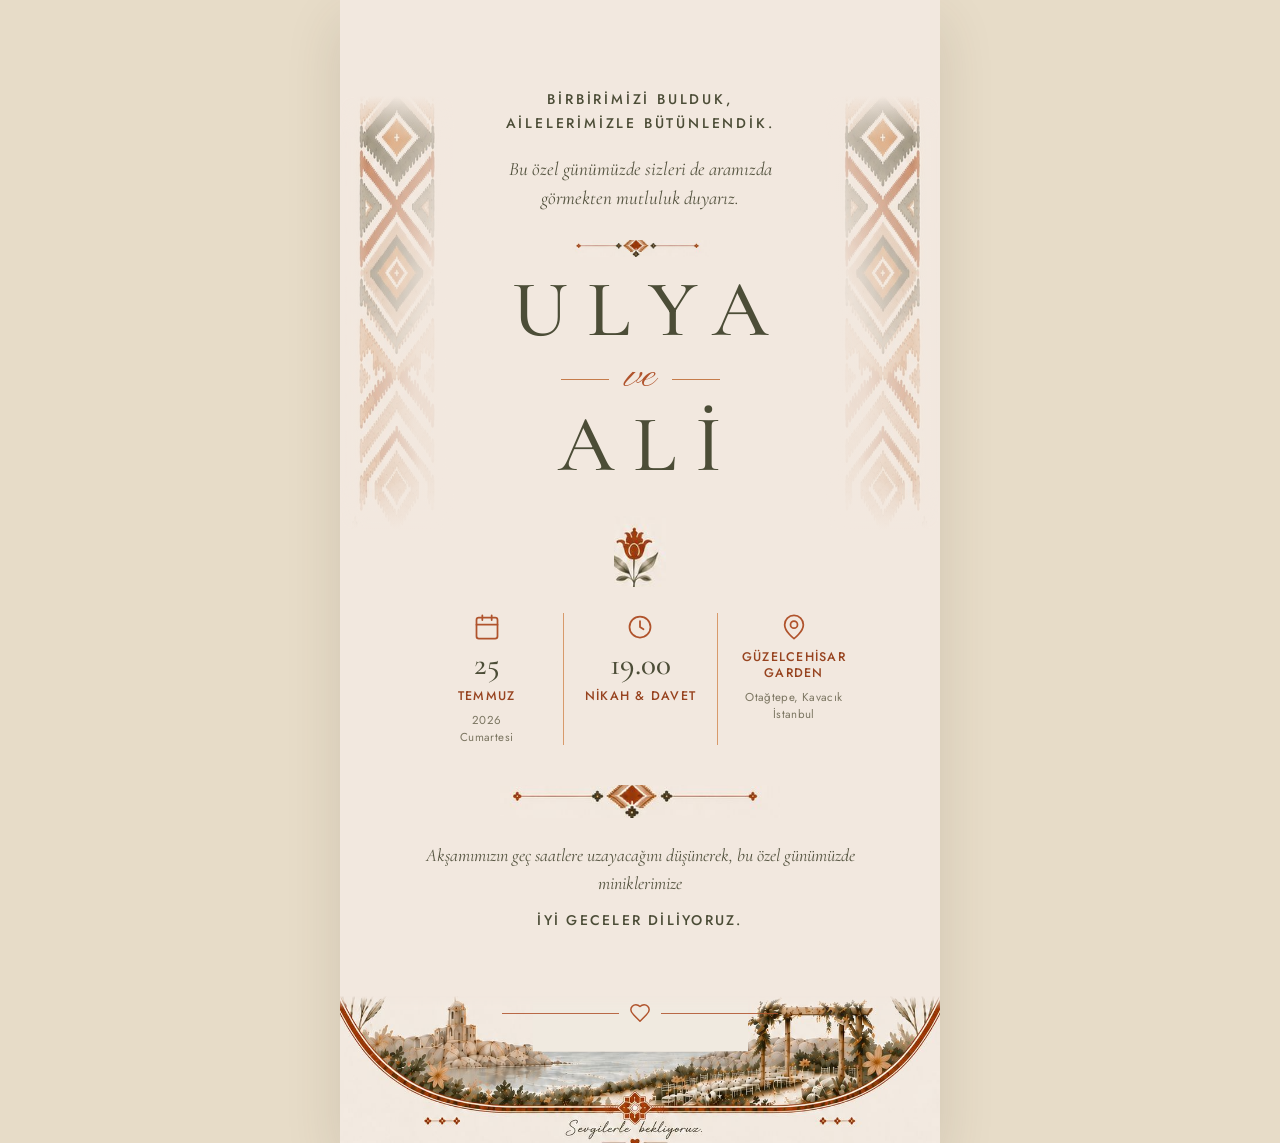
==== davet.html @ 61d7d5d1 "davet: restore heart-and-rule divider (bigger), keep text removed Bring back the flanking hairlines " ====
<!DOCTYPE html>
<html lang="tr">
<head>
<meta charset="utf-8" />
<meta name="viewport" content="width=device-width, initial-scale=1" />
<title>Ulya & Ali — Davetiye</title>
<meta name="description" content="Ulya ve Ali'nin düğününe davetlisiniz — 25 Temmuz 2026, Güzelcehisar Garden, Otağtepe, İstanbul." />
<link rel="stylesheet" href="css/styles.css" />
<style>
  html, body { margin: 0; background: #E7DCC8; }
  * { box-sizing: border-box; }
  img { display: block; }

  /* Responsive portrait invitation — fills the screen on mobile, a centred
     card on desktop; real clamp() type so it reads on a phone. */
  .inv {
    position: relative; overflow: hidden;
    width: 100%; max-width: 600px; margin: 0 auto;
    background: #F2E8DF; box-shadow: var(--shadow-lg);
    display: flex; flex-direction: column;
  }

  /* Side kilim + lower botanicals, feathered */
  .inv-kilim {
    position: absolute; top: clamp(40px, 8vw, 96px); height: clamp(220px, 38%, 460px);
    opacity: 0.72; z-index: 1;
    -webkit-mask-image: linear-gradient(to bottom, transparent, #000 10%, #000 88%, transparent), linear-gradient(to right, transparent, #000 24%, #000 80%, transparent);
    -webkit-mask-composite: source-in;
    mask-image: linear-gradient(to bottom, transparent, #000 10%, #000 88%, transparent), linear-gradient(to right, transparent, #000 24%, #000 80%, transparent);
    mask-composite: intersect;
  }
  .inv-kilim.l { left: 0; } .inv-kilim.r { right: 0; transform: scaleX(-1); }

  /* Content */
  .inv-content {
    position: relative; z-index: 3; flex: 0 0 auto;
    width: 100%; max-width: 640px; margin: 0 auto;
    padding: clamp(40px, 9vw, 88px) clamp(28px, 7vw, 64px) clamp(36px, 7vw, 64px);
    display: flex; flex-direction: column; align-items: center; text-align: center;
  }
  /* Soft paper halo so ornaments never fight the words */
  .inv-content::before {
    content: ""; position: absolute; inset: 0; z-index: -1;
    background: radial-gradient(72% 62% at 50% 40%, #F2E8DF 0%, rgba(242,232,223,0.9) 52%, rgba(242,232,223,0) 82%);
  }

  .eyebrow {
    font-family: var(--font-label); font-weight: 500;
    font-size: clamp(11px, 2.7vw, 14px); letter-spacing: .2em; text-transform: uppercase;
    color: var(--olive-700); line-height: 1.7; margin: 0;
  }
  .intro {
    font-family: var(--font-body); font-style: italic;
    font-size: clamp(16px, 3.6vw, 19px); color: var(--text-secondary);
    line-height: 1.55; margin: clamp(12px, 3vw, 18px) 0 0; max-width: 22em;
    text-wrap: balance;
  }
  .med { width: clamp(96px, 22vw, 140px); height: auto; margin: clamp(18px, 4vw, 28px) 0 clamp(6px, 2vw, 12px); }
  .name {
    font-family: var(--font-display); font-weight: 500;
    font-size: clamp(2.8rem, 13vw, 5rem); letter-spacing: .24em;
    color: var(--olive-700); line-height: 1.02; margin: 0 0 0 .24em;
  }
  .ve {
    font-family: var(--font-script); font-size: clamp(1.7rem, 7vw, 2.6rem);
    color: var(--clay-500); line-height: 1; margin: clamp(2px, 1vw, 6px) 0; position: relative;
  }
  .ve::before, .ve::after { content: ""; position: absolute; top: 54%; width: clamp(28px, 7vw, 48px); height: 1px; background: var(--clay-400); }
  .ve::before { right: 100%; margin-right: clamp(10px, 3vw, 16px); }
  .ve::after { left: 100%; margin-left: clamp(10px, 3vw, 16px); }
  .tulip { width: clamp(36px, 9vw, 52px); height: auto; margin: clamp(20px, 5vw, 30px) 0 clamp(18px, 4vw, 26px); }

  .details {
    display: grid; grid-template-columns: repeat(3, 1fr);
    width: 100%; max-width: 460px; margin: 0 auto;
  }
  .det { padding: 0 clamp(8px, 2.4vw, 16px); display: flex; flex-direction: column; align-items: center; gap: clamp(5px, 1.4vw, 8px); }
  .det + .det { border-left: 1px solid var(--clay-300); }
  .det svg { width: clamp(22px, 5.6vw, 28px); height: clamp(22px, 5.6vw, 28px); color: var(--clay-500); }
  .det .big { font-family: var(--font-display); font-size: clamp(1.5rem, 6vw, 1.95rem); font-weight: 500; color: var(--olive-700); line-height: 1; }
  .det .lab { font-family: var(--font-label); font-size: clamp(10px, 2.6vw, 12.5px); font-weight: 500; letter-spacing: .1em; text-transform: uppercase; color: var(--clay-600); line-height: 1.3; }
  .det .sub { font-family: var(--font-label); font-size: clamp(9.5px, 2.4vw, 11.5px); letter-spacing: .03em; color: var(--text-muted); line-height: 1.45; }

  .rule { width: clamp(200px, 50vw, 280px); height: auto; margin: clamp(26px, 6vw, 40px) 0 clamp(16px, 4vw, 24px); }
  .note {
    font-family: var(--font-body); font-style: italic;
    font-size: clamp(15px, 3.4vw, 18px); color: var(--text-secondary);
    line-height: 1.55; margin: 0; max-width: 34em;
  }
  .note strong {
    font-family: var(--font-label); font-style: normal; font-weight: 500;
    font-size: clamp(12px, 3vw, 14px); letter-spacing: .16em; text-transform: uppercase;
    color: var(--olive-700); display: block; margin-top: clamp(8px, 2vw, 12px);
  }
  /* Bottom band — arched frame + panorama + sign-offs, as in the source.
     Sits flush across the card so the arc lines up with the edges. */
  .inv-band {
    position: relative; z-index: 1; flex: 0 0 auto; width: 100%; margin-top: 0;
  }
  .inv-band-img {
    display: block; width: 100%;
    -webkit-mask-image: linear-gradient(to bottom, transparent, #000 9%);
    mask-image: linear-gradient(to bottom, transparent, #000 9%);
  }
  /* Heart-and-rule divider (———♥———), enlarged, where the baked one was */
  .inv-band-rule {
    position: absolute; top: 4.5%; left: 50%; transform: translateX(-50%);
    display: flex; align-items: center; justify-content: center;
    gap: clamp(10px, 2.4%, 18px); width: clamp(190px, 46%, 300px); color: var(--clay-500);
  }
  .inv-band-rule .ibr-line { flex: 1; height: 1px; background: currentColor; opacity: 0.85; }
  .inv-band-rule .ibr-heart { flex: 0 0 auto; width: clamp(22px, 5.5%, 34px); height: auto; line-height: 0; }
  .inv-band-rule .ibr-heart svg { width: 100%; height: 100%; display: block; }

  @media print {
    @page { margin: 10mm; }
    html, body { background: #fff; }
    .inv { min-height: auto; max-width: 100%; box-shadow: none; }
  }
</style>
</head>
<body>
<div class="inv">
  <img class="inv-kilim l" src="assets/kilim-left.png" alt="" aria-hidden="true" />
  <img class="inv-kilim r" src="assets/kilim-left.png" alt="" aria-hidden="true" />
  <div class="inv-content">
    <p class="eyebrow">Birbirimizi Bulduk,<br/>Ailelerimizle Bütünlendik.</p>
    <p class="intro">Bu özel günümüzde sizleri de aramızda görmekten mutluluk duyarız.</p>
    <img class="med" src="assets/divider.png" alt="" aria-hidden="true" />
    <h1 class="name">ULYA</h1>
    <span class="ve">ve</span>
    <h1 class="name">ALİ</h1>
    <img class="tulip" src="assets/tulip.png" alt="" aria-hidden="true" />

    <div class="details">
      <div class="det">
        <svg viewBox="0 0 24 24" fill="none" stroke="currentColor" stroke-width="1.5" stroke-linecap="round" stroke-linejoin="round"><rect x="3" y="4" width="18" height="18" rx="2"/><path d="M16 2v4M8 2v4M3 10h18"/></svg>
        <span class="big">25</span><span class="lab">Temmuz</span><span class="sub">2026<br/>Cumartesi</span>
      </div>
      <div class="det">
        <svg viewBox="0 0 24 24" fill="none" stroke="currentColor" stroke-width="1.5" stroke-linecap="round" stroke-linejoin="round"><circle cx="12" cy="12" r="9"/><path d="M12 7v5l3 2"/></svg>
        <span class="big">19.00</span><span class="lab">Nikah & Davet</span>
      </div>
      <div class="det">
        <svg viewBox="0 0 24 24" fill="none" stroke="currentColor" stroke-width="1.5" stroke-linecap="round" stroke-linejoin="round"><path d="M20 10c0 6-8 12-8 12s-8-6-8-12a8 8 0 0 1 16 0Z"/><circle cx="12" cy="10" r="3"/></svg>
        <span class="lab">Güzelcehisar<br/>Garden</span><span class="sub">Otağtepe, Kavacık<br/>İstanbul</span>
      </div>
    </div>

    <img class="rule" src="assets/divider.png" alt="" aria-hidden="true" />
    <p class="note">Akşamımızın geç saatlere uzayacağını düşünerek, bu özel günümüzde miniklerimize <strong>İyi Geceler Diliyoruz.</strong></p>
  </div>

  <div class="inv-band">
    <img class="inv-band-img" src="assets/band-clean.png" alt="" aria-hidden="true" />
    <span class="inv-band-rule" aria-hidden="true">
      <span class="ibr-line"></span>
      <span class="ibr-heart"><svg viewBox="0 0 24 24" fill="none" stroke="currentColor" stroke-width="1.6" stroke-linecap="round" stroke-linejoin="round"><path d="M19 14c1.49-1.46 3-3.21 3-5.5A5.5 5.5 0 0 0 16.5 3c-1.76 0-3 .5-4.5 2-1.5-1.5-2.74-2-4.5-2A5.5 5.5 0 0 0 2 8.5c0 2.29 1.51 4.04 3 5.5l7 7Z"/></svg></span>
      <span class="ibr-line"></span>
    </span>
  </div>
</div>
</body>
</html>
---- css/styles.css ----
/* ════════════════════════════════════════════════════════════════
   Otağ — Wedding Invitation Design System
   Global stylesheet entry point. Link THIS file only.
   ════════════════════════════════════════════════════════════════ */
@import url('./fonts.css');
@import url('./tokens/colors.css');
@import url('./tokens/typography.css');
@import url('./tokens/spacing.css');
@import url('./tokens/effects.css');
@import url('./tokens/base.css');
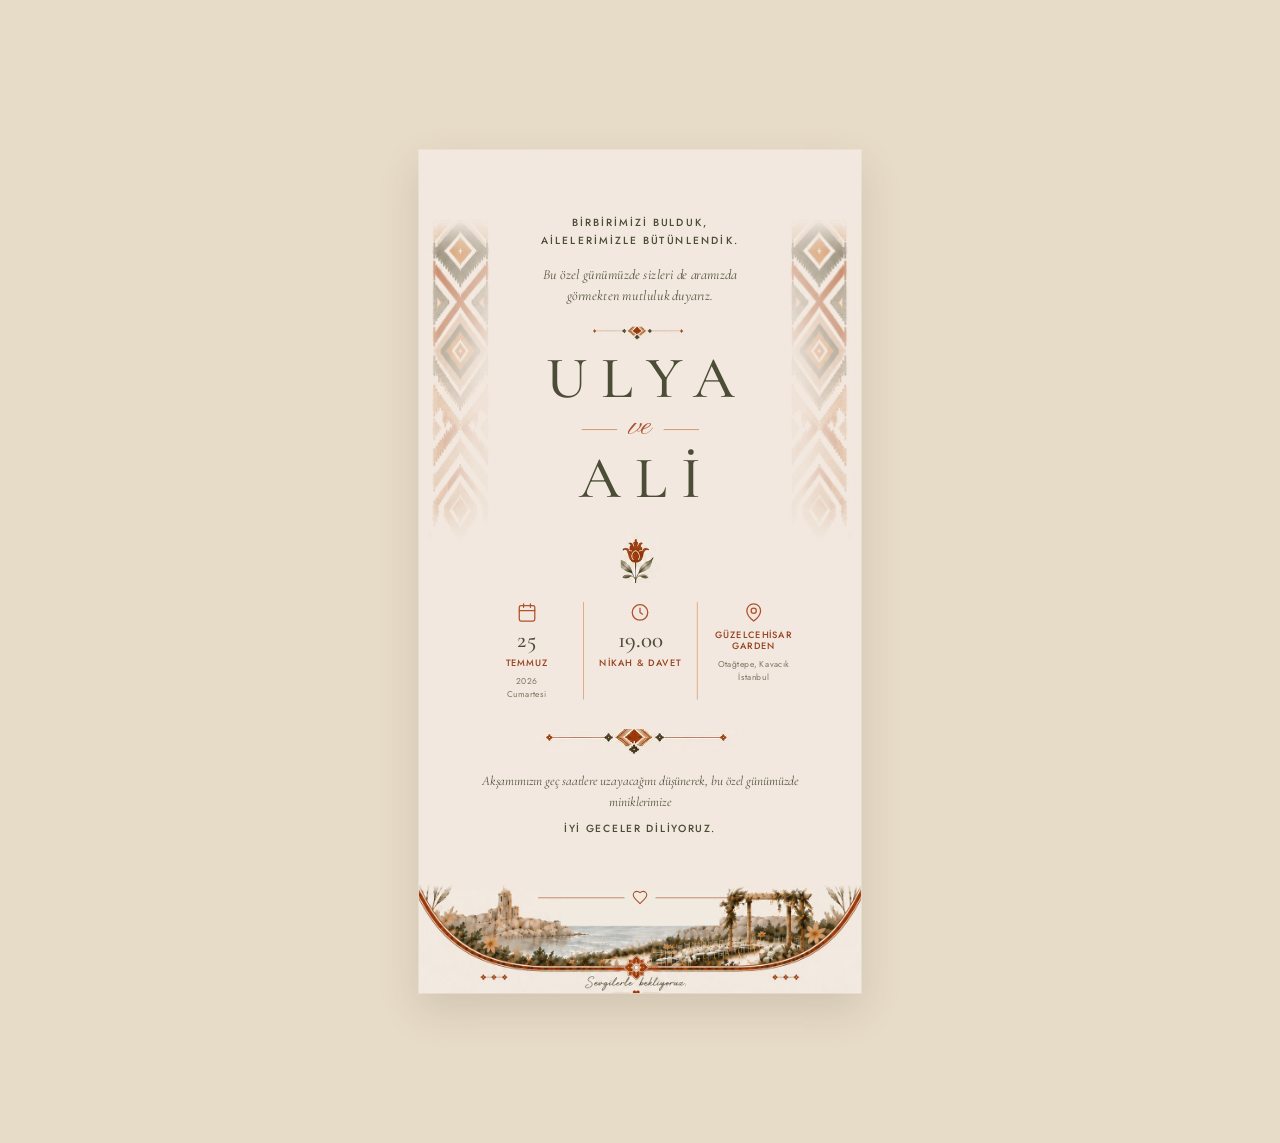
==== commit 944d6086: "davet: scale invitation to fit viewport so the bottom is always visible The card (~1143px) was talle" ====
--- a/davet.html
+++ b/davet.html
@@ -8,6 +8,7 @@
 <link rel="stylesheet" href="css/styles.css" />
 <style>
   html, body { margin: 0; background: #E7DCC8; }
+  body { min-height: 100vh; display: flex; align-items: center; justify-content: center; overflow: hidden; }
   * { box-sizing: border-box; }
   img { display: block; }
 
@@ -15,9 +16,10 @@
      card on desktop; real clamp() type so it reads on a phone. */
   .inv {
     position: relative; overflow: hidden;
-    width: 100%; max-width: 600px; margin: 0 auto;
+    width: 100%; max-width: 600px; margin: 0 auto; flex: 0 0 auto;
     background: #F2E8DF; box-shadow: var(--shadow-lg);
     display: flex; flex-direction: column;
+    transform-origin: center center;
   }
 
   /* Side kilim + lower botanicals, feathered */
@@ -115,7 +117,8 @@
   @media print {
     @page { margin: 10mm; }
     html, body { background: #fff; }
-    .inv { min-height: auto; max-width: 100%; box-shadow: none; }
+    body { display: block; overflow: visible; }
+    .inv { min-height: auto; max-width: 100%; box-shadow: none; transform: none !important; }
   }
 </style>
 </head>
@@ -160,5 +163,23 @@
     </span>
   </div>
 </div>
+<script>
+  /* Scale the invitation to fit the viewport so the whole card — incl. the
+     bottom band — is always visible without scrolling (downscale only). */
+  (function () {
+    var inv = document.querySelector('.inv');
+    function fit() {
+      inv.style.transform = 'none';
+      var cw = inv.offsetWidth, ch = inv.offsetHeight;
+      var pad = window.innerWidth > 600 ? 28 : 0;
+      var s = Math.min((window.innerWidth - pad * 2) / cw, (window.innerHeight - pad * 2) / ch, 1);
+      inv.style.transform = 'scale(' + s + ')';
+    }
+    ['resize', 'orientationchange'].forEach(function (e) { window.addEventListener(e, fit); });
+    if (document.fonts && document.fonts.ready) { document.fonts.ready.then(fit); }
+    window.addEventListener('load', fit);
+    fit();
+  })();
+</script>
 </body>
 </html>
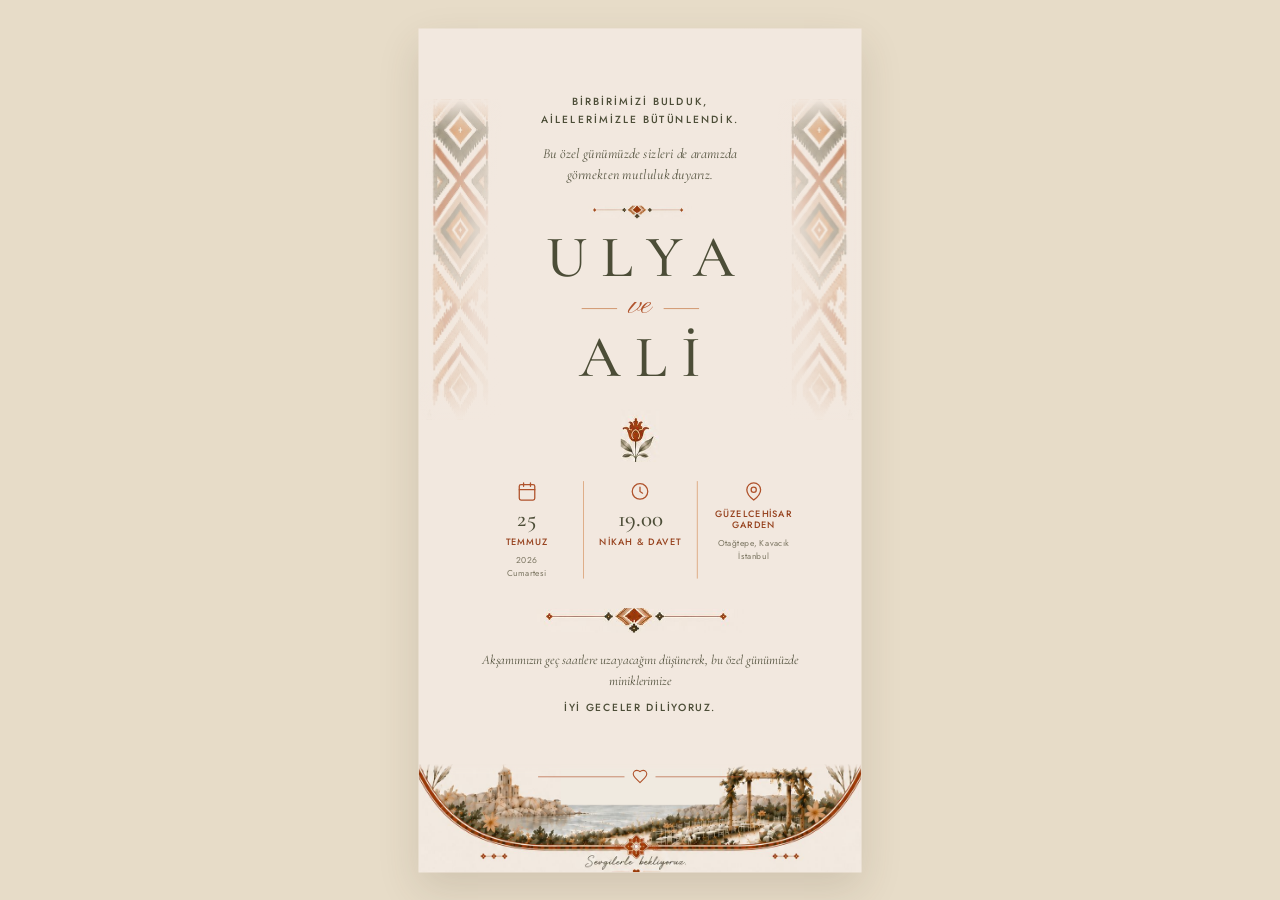
==== commit 093404c9: "davet: pin body to viewport height so fit-scaling centers correctly min-height:100vh let the body gr" ====
--- a/davet.html
+++ b/davet.html
@@ -8,7 +8,7 @@
 <link rel="stylesheet" href="css/styles.css" />
 <style>
   html, body { margin: 0; background: #E7DCC8; }
-  body { min-height: 100vh; display: flex; align-items: center; justify-content: center; overflow: hidden; }
+  body { height: 100vh; display: flex; align-items: center; justify-content: center; overflow: hidden; }
   * { box-sizing: border-box; }
   img { display: block; }
 
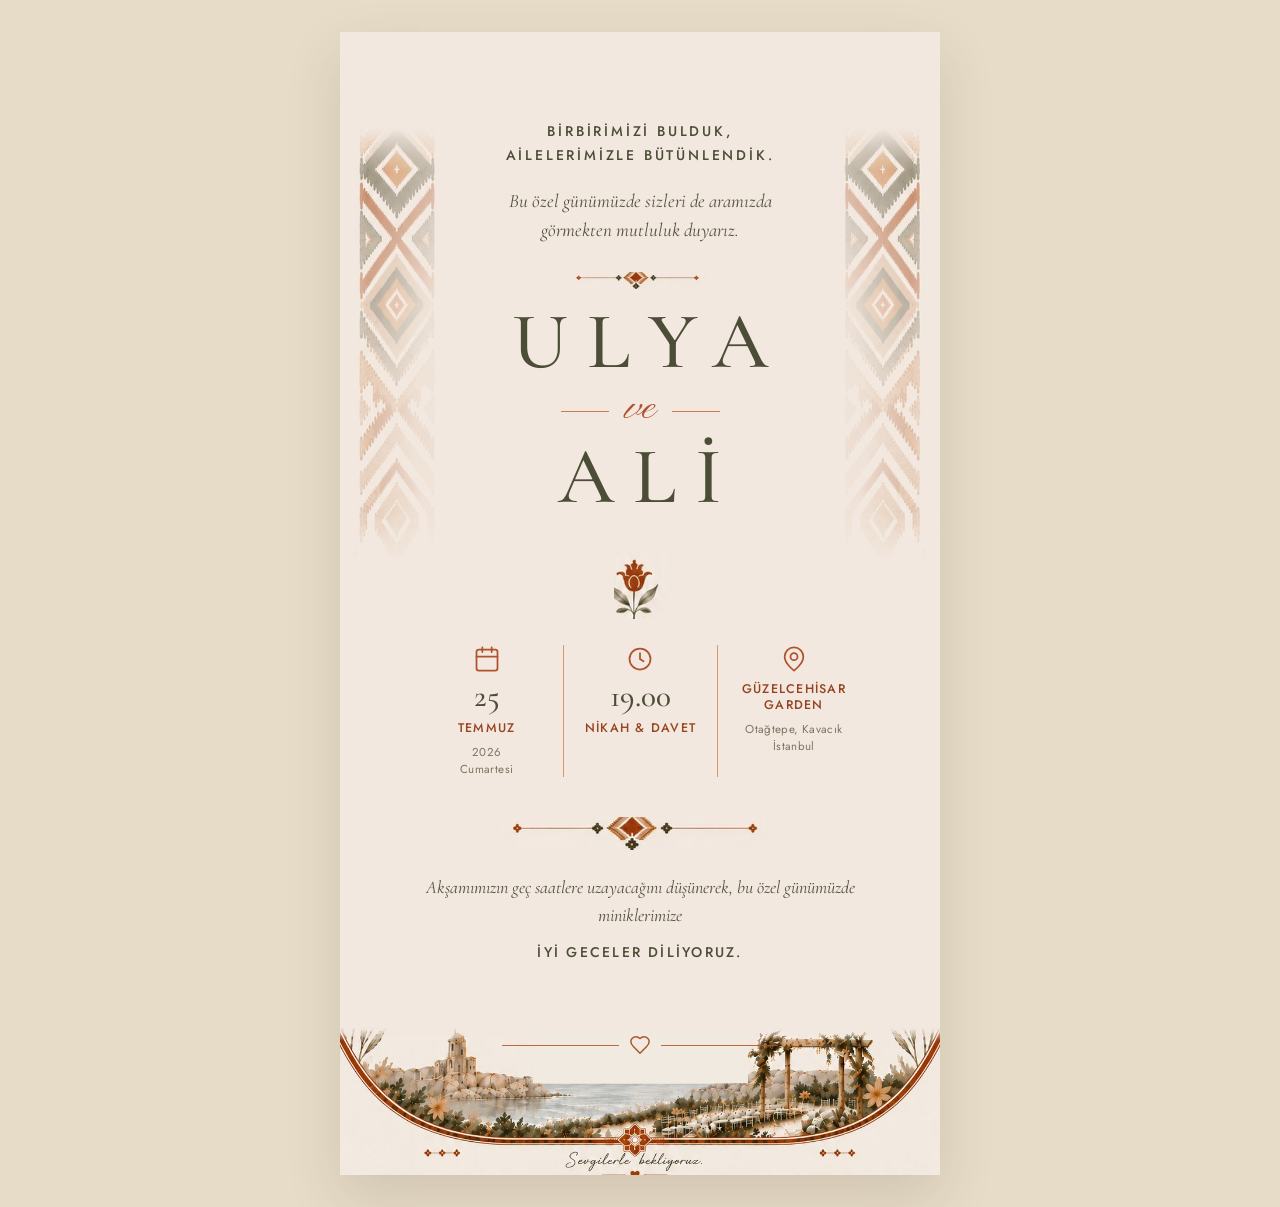
==== commit 0482dd03: "davet: revert viewport-fit scaling; clean scrolling page The fit-to-viewport scaling centered the ca" ====
--- a/davet.html
+++ b/davet.html
@@ -8,7 +8,6 @@
 <link rel="stylesheet" href="css/styles.css" />
 <style>
   html, body { margin: 0; background: #E7DCC8; }
-  body { height: 100vh; display: flex; align-items: center; justify-content: center; overflow: hidden; }
   * { box-sizing: border-box; }
   img { display: block; }
 
@@ -16,10 +15,9 @@
      card on desktop; real clamp() type so it reads on a phone. */
   .inv {
     position: relative; overflow: hidden;
-    width: 100%; max-width: 600px; margin: 0 auto; flex: 0 0 auto;
+    width: 100%; max-width: 600px; margin: clamp(0px, 4vw, 32px) auto;
     background: #F2E8DF; box-shadow: var(--shadow-lg);
     display: flex; flex-direction: column;
-    transform-origin: center center;
   }
 
   /* Side kilim + lower botanicals, feathered */
@@ -163,23 +161,5 @@
     </span>
   </div>
 </div>
-<script>
-  /* Scale the invitation to fit the viewport so the whole card — incl. the
-     bottom band — is always visible without scrolling (downscale only). */
-  (function () {
-    var inv = document.querySelector('.inv');
-    function fit() {
-      inv.style.transform = 'none';
-      var cw = inv.offsetWidth, ch = inv.offsetHeight;
-      var pad = window.innerWidth > 600 ? 28 : 0;
-      var s = Math.min((window.innerWidth - pad * 2) / cw, (window.innerHeight - pad * 2) / ch, 1);
-      inv.style.transform = 'scale(' + s + ')';
-    }
-    ['resize', 'orientationchange'].forEach(function (e) { window.addEventListener(e, fit); });
-    if (document.fonts && document.fonts.ready) { document.fonts.ready.then(fit); }
-    window.addEventListener('load', fit);
-    fit();
-  })();
-</script>
 </body>
 </html>
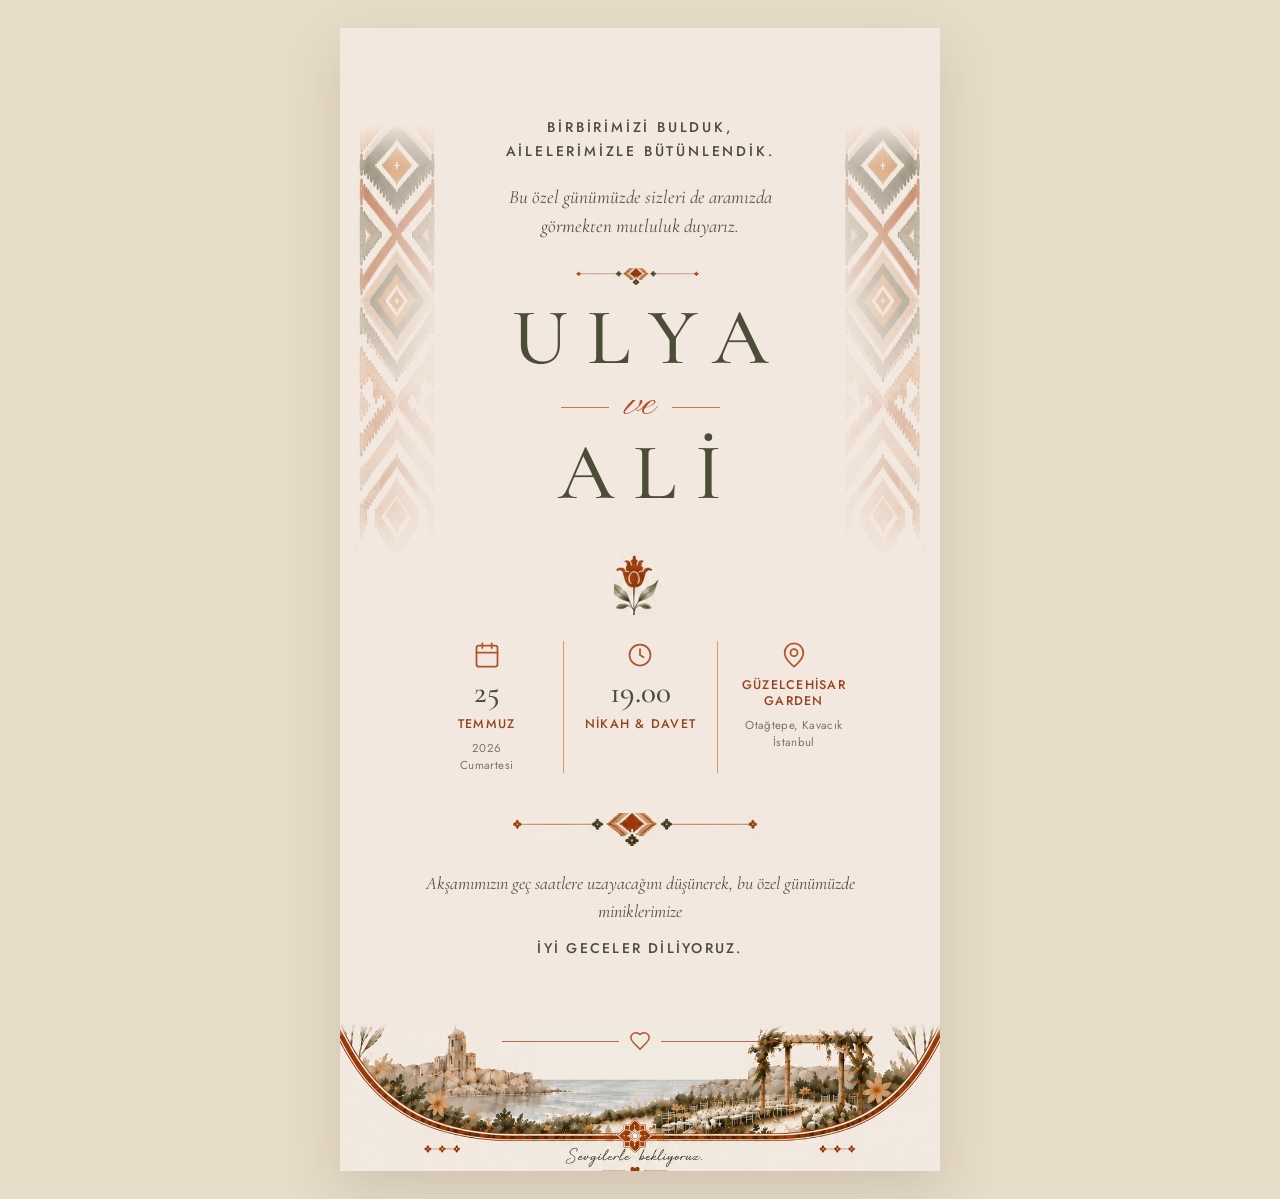
==== commit c18b5004: "davet: full-bleed card on phones (remove tan border), inset on desktop Co-Authored-By: Claude Opus 4" ====
--- a/davet.html
+++ b/davet.html
@@ -15,10 +15,12 @@
      card on desktop; real clamp() type so it reads on a phone. */
   .inv {
     position: relative; overflow: hidden;
-    width: 100%; max-width: 600px; margin: clamp(0px, 4vw, 32px) auto;
+    width: 100%; max-width: 600px; margin: 0 auto;
     background: #F2E8DF; box-shadow: var(--shadow-lg);
     display: flex; flex-direction: column;
   }
+  /* Full-bleed on phones; small inset card on larger screens */
+  @media (min-width: 640px) { .inv { margin: 28px auto; } }
 
   /* Side kilim + lower botanicals, feathered */
   .inv-kilim {
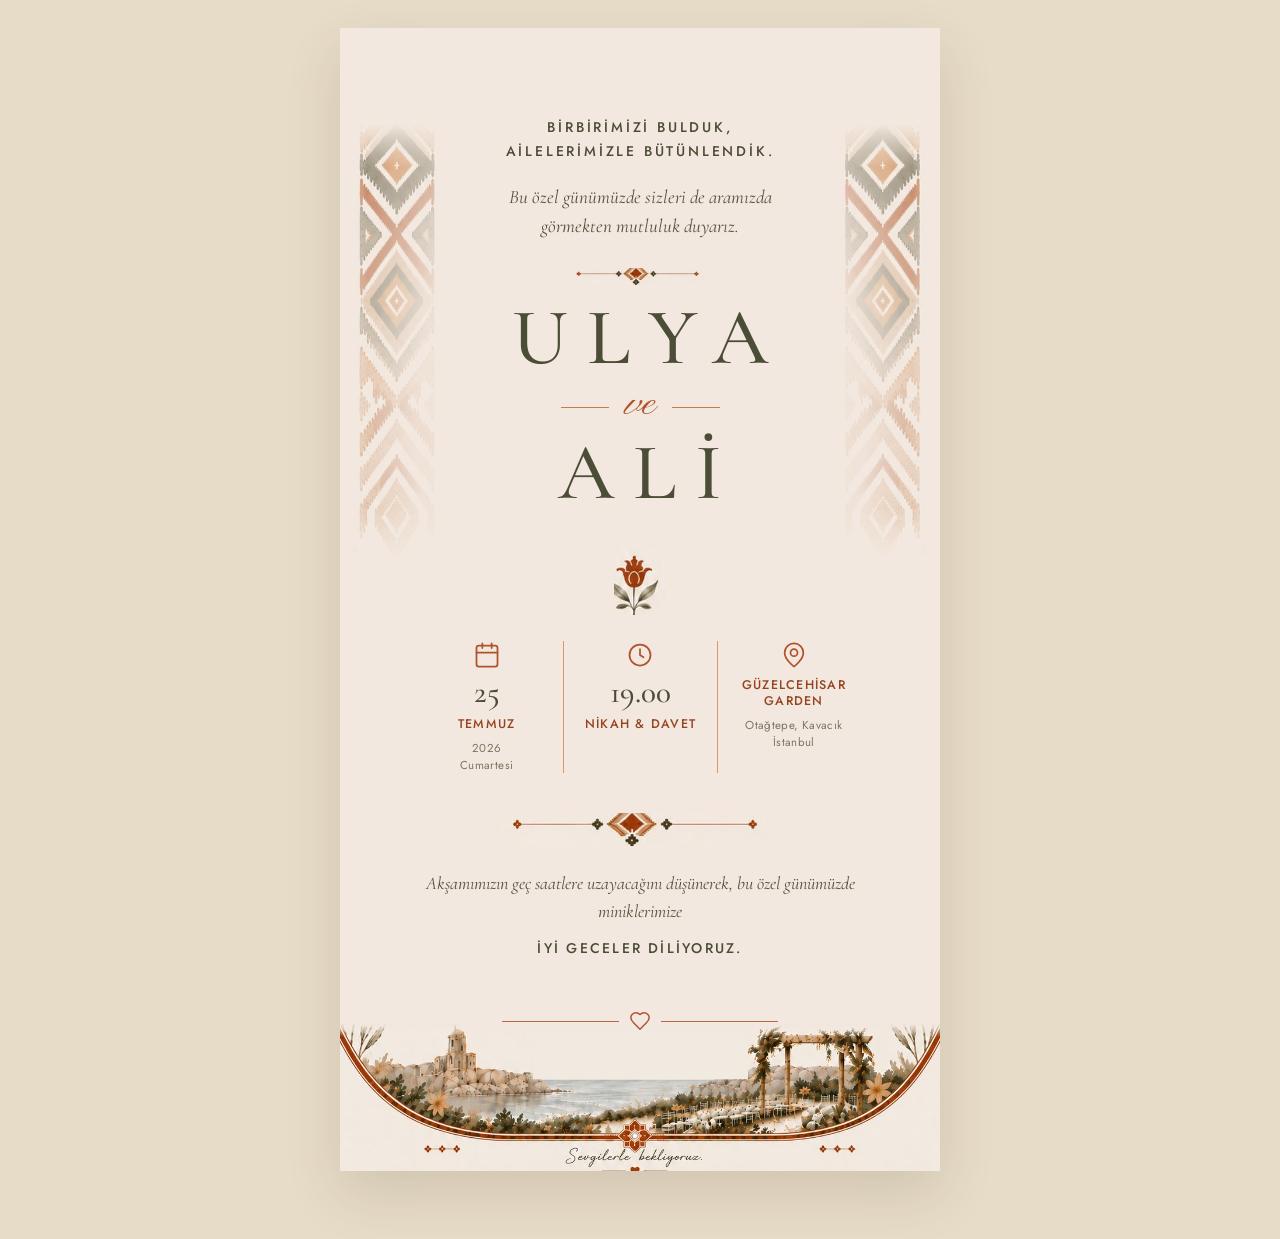
==== commit 2b640a2e: "davet: bottom page padding; raise heart+rule by 20px - Add 40px bottom padding to the page. - Move t" ====
--- a/davet.html
+++ b/davet.html
@@ -8,6 +8,7 @@
 <link rel="stylesheet" href="css/styles.css" />
 <style>
   html, body { margin: 0; background: #E7DCC8; }
+  body { padding-bottom: 40px; }
   * { box-sizing: border-box; }
   img { display: block; }
 
@@ -97,7 +98,7 @@
   /* Bottom band — arched frame + panorama + sign-offs, as in the source.
      Sits flush across the card so the arc lines up with the edges. */
   .inv-band {
-    position: relative; z-index: 1; flex: 0 0 auto; width: 100%; margin-top: 0;
+    position: relative; z-index: 4; flex: 0 0 auto; width: 100%; margin-top: 0;
   }
   .inv-band-img {
     display: block; width: 100%;
@@ -106,7 +107,7 @@
   }
   /* Heart-and-rule divider (———♥———), enlarged, where the baked one was */
   .inv-band-rule {
-    position: absolute; top: 4.5%; left: 50%; transform: translateX(-50%);
+    position: absolute; top: calc(4.5% - 20px); left: 50%; transform: translateX(-50%);
     display: flex; align-items: center; justify-content: center;
     gap: clamp(10px, 2.4%, 18px); width: clamp(190px, 46%, 300px); color: var(--clay-500);
   }
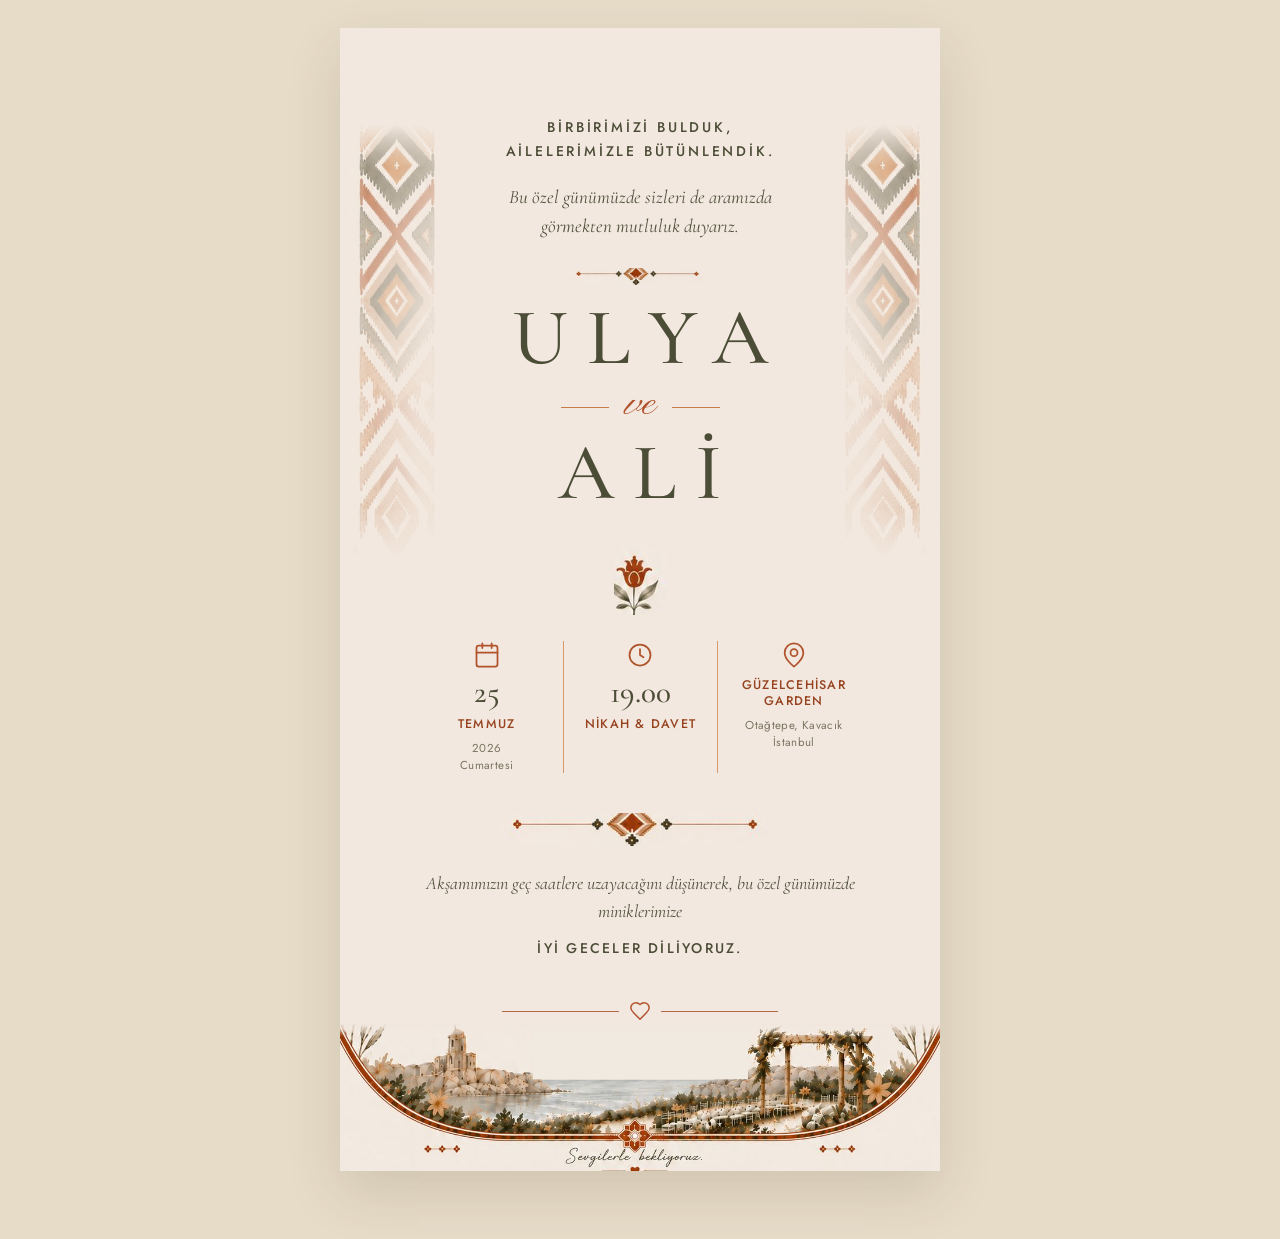
==== commit c720dd2f: "davet: center heart+rule in the gap between note and band Co-Authored-By: Claude Opus 4.8 <noreply@a" ====
--- a/davet.html
+++ b/davet.html
@@ -107,7 +107,7 @@
   }
   /* Heart-and-rule divider (———♥———), enlarged, where the baked one was */
   .inv-band-rule {
-    position: absolute; top: calc(4.5% - 20px); left: 50%; transform: translateX(-50%);
+    position: absolute; top: calc(4.5% - 30px); left: 50%; transform: translateX(-50%);
     display: flex; align-items: center; justify-content: center;
     gap: clamp(10px, 2.4%, 18px); width: clamp(190px, 46%, 300px); color: var(--clay-500);
   }
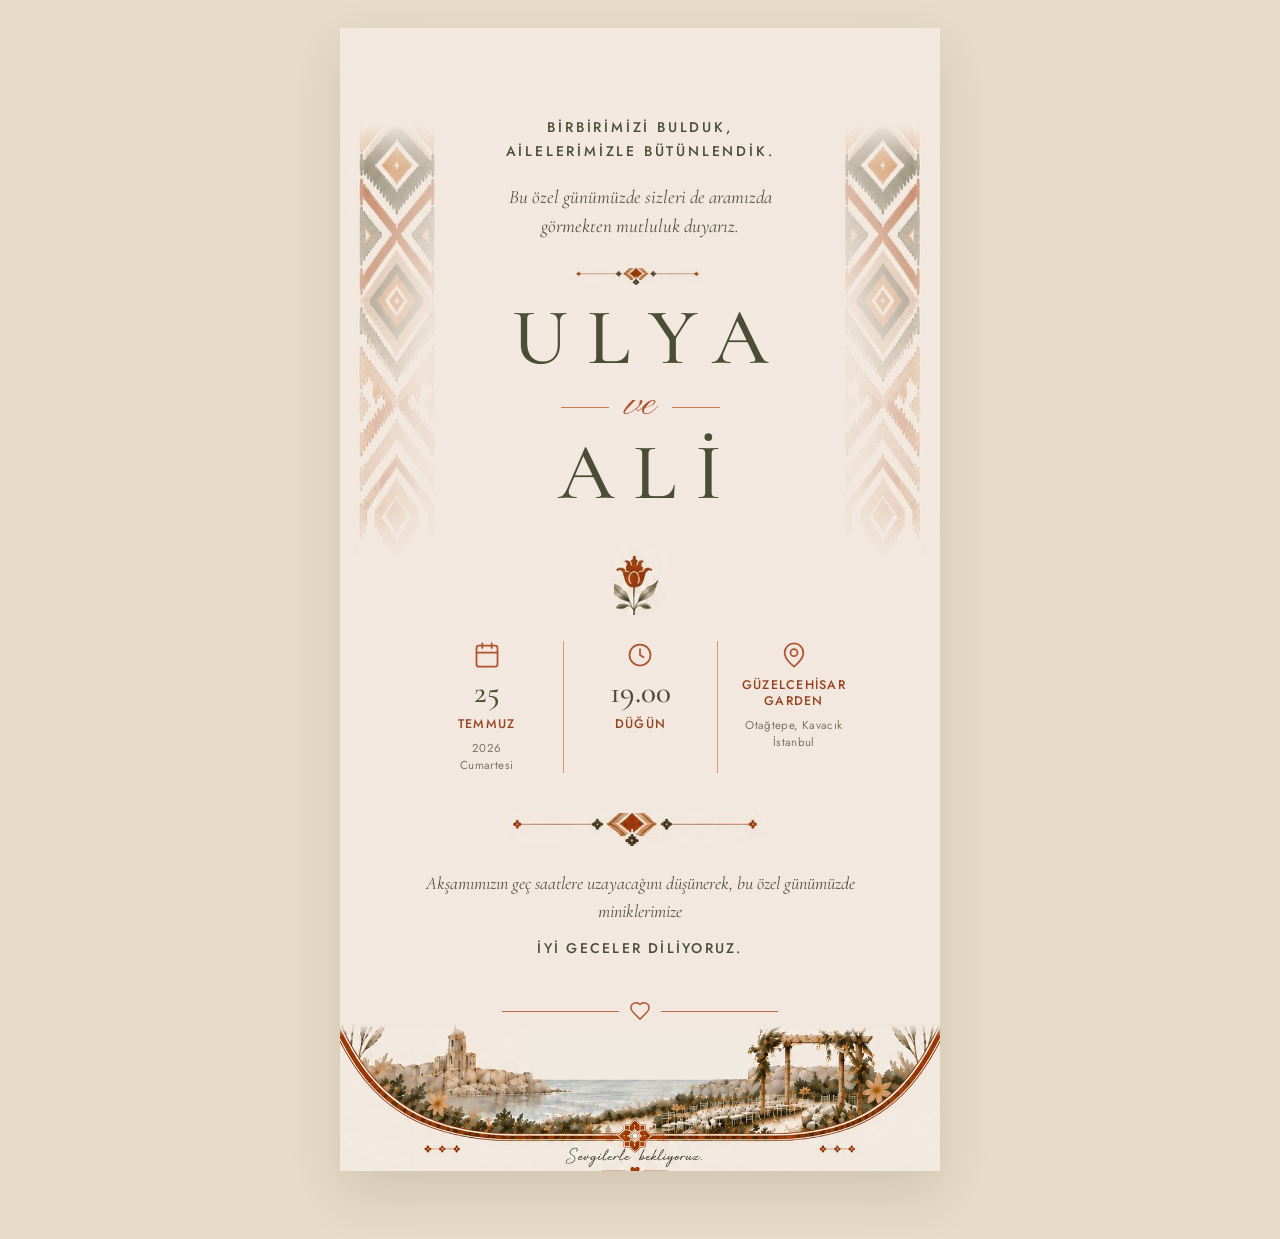
==== commit 4e60b6eb: "Website: remove Program Akışı + Anılarımız; "Nikah & Davet" → "Düğün" - Drop the Program Akışı list;" ====
--- a/davet.html
+++ b/davet.html
@@ -143,7 +143,7 @@
       </div>
       <div class="det">
         <svg viewBox="0 0 24 24" fill="none" stroke="currentColor" stroke-width="1.5" stroke-linecap="round" stroke-linejoin="round"><circle cx="12" cy="12" r="9"/><path d="M12 7v5l3 2"/></svg>
-        <span class="big">19.00</span><span class="lab">Nikah & Davet</span>
+        <span class="big">19.00</span><span class="lab">Düğün</span>
       </div>
       <div class="det">
         <svg viewBox="0 0 24 24" fill="none" stroke="currentColor" stroke-width="1.5" stroke-linecap="round" stroke-linejoin="round"><path d="M20 10c0 6-8 12-8 12s-8-6-8-12a8 8 0 0 1 16 0Z"/><circle cx="12" cy="10" r="3"/></svg>
